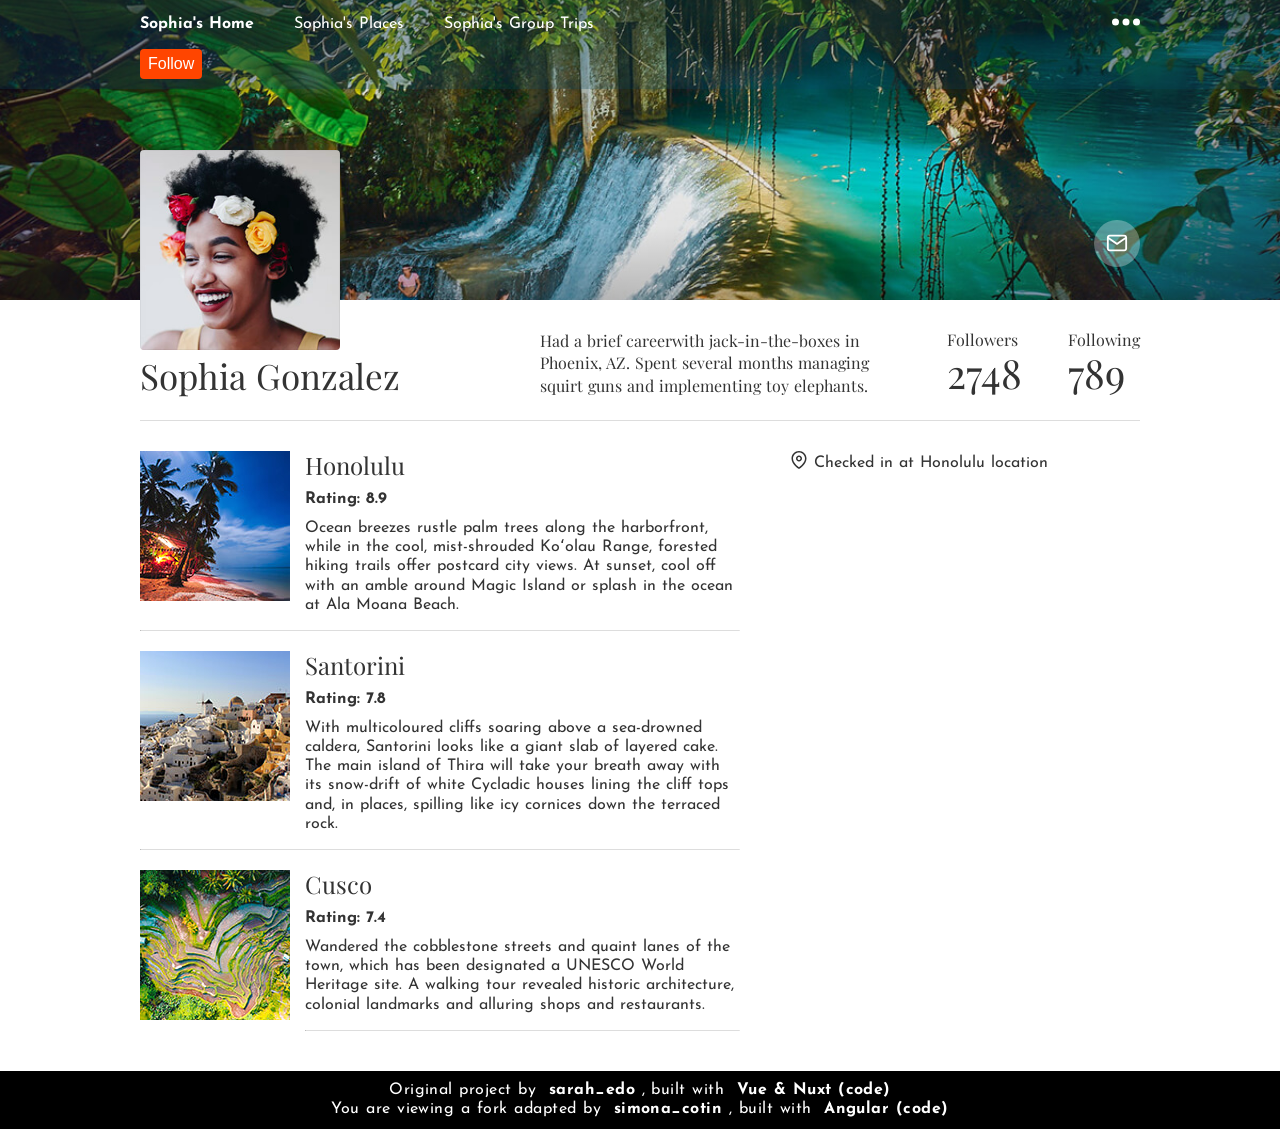
==== index.html @ 67383b31 "Auto-generated commit" ====
<!doctype html>
<html lang="en" data-critters-container>

<head>
  <meta charset="utf-8">
  <meta hid="description" name="description" content="Native-like Page Transitions with Angular and RxJS, A Travel App">
  <title>page-transitions-travelapp</title>
  <base href="/">

  <meta name="viewport" content="width=device-width, initial-scale=1">
  <link rel="icon" type="image/x-icon" href="favicon.ico">
<style>@import"https://fonts.googleapis.com/css?family=Josefin+Sans|Playfair+Display";body{background:white;color:#333;font-family:Josefin Sans,serif;font-size:16px;word-spacing:1px;-ms-text-size-adjust:100%;-webkit-text-size-adjust:100%;-moz-osx-font-smoothing:grayscale;-webkit-font-smoothing:antialiased;box-sizing:border-box;line-height:1.2}*,*:before,*:after{box-sizing:border-box;margin:0}
</style><link rel="stylesheet" href="styles-TWYXA2DQ.css" media="print" onload="this.media='all'"><noscript><link rel="stylesheet" href="styles-TWYXA2DQ.css"></noscript><link rel="preload" href="https://fonts.googleapis.com/css?family=Josefin+Sans|Playfair+Display" as="style"></head>

<body>
  <app-root></app-root>
<script src="polyfills-GQ3CZUEX.js" type="module"></script><script src="main-3YMDMZZ4.js" type="module"></script></body>

</html>
---- styles-TWYXA2DQ.css ----
@import"https://fonts.googleapis.com/css?family=Josefin+Sans|Playfair+Display";body{background:white;color:#333;font-family:Josefin Sans,serif;font-size:16px;word-spacing:1px;-ms-text-size-adjust:100%;-webkit-text-size-adjust:100%;-moz-osx-font-smoothing:grayscale;-webkit-font-smoothing:antialiased;box-sizing:border-box;line-height:1.2}*,*:before,*:after{box-sizing:border-box;margin:0}a,a:visited,a:active{color:#ff4500;text-decoration:none}button{margin-bottom:10px;background:orangered;border:0;cursor:pointer;padding:6px 8px;font-size:16px;color:#fff;border-radius:4px}h1,h2,h3,h4{font-family:Playfair Display,serif;font-weight:400}main{max-width:1000px;margin:0 auto;display:flex;justify-content:space-between}.top{text-transform:uppercase;font-size:14px;color:#666;padding:0;margin:30px 0 0}.places{width:60%}aside.sidebar{width:35%;padding:20px;margin:40px 0 0 20px;background:#eee;float:right}hr{border-top:1px solid #ccc;border-bottom:none;margin-top:15px}@media screen and (max-width: 1030px){main{padding:0 20px}}@media screen and (max-width: 600px){main{flex-direction:column}.places{width:100%}aside.sidebar{width:100%;margin:10px 0}}.page-enter-active,.page-leave-active{transition:all .25s ease}.page-enter,.page-leave-active{opacity:0;transform:translateZ(0);backface-visibility:hidden}.hidden{position:absolute;left:-10000px;top:auto;width:1px;height:1px;overflow:hidden}
---- styles-TWYXA2DQ.css ----
@import"https://fonts.googleapis.com/css?family=Josefin+Sans|Playfair+Display";body{background:white;color:#333;font-family:Josefin Sans,serif;font-size:16px;word-spacing:1px;-ms-text-size-adjust:100%;-webkit-text-size-adjust:100%;-moz-osx-font-smoothing:grayscale;-webkit-font-smoothing:antialiased;box-sizing:border-box;line-height:1.2}*,*:before,*:after{box-sizing:border-box;margin:0}a,a:visited,a:active{color:#ff4500;text-decoration:none}button{margin-bottom:10px;background:orangered;border:0;cursor:pointer;padding:6px 8px;font-size:16px;color:#fff;border-radius:4px}h1,h2,h3,h4{font-family:Playfair Display,serif;font-weight:400}main{max-width:1000px;margin:0 auto;display:flex;justify-content:space-between}.top{text-transform:uppercase;font-size:14px;color:#666;padding:0;margin:30px 0 0}.places{width:60%}aside.sidebar{width:35%;padding:20px;margin:40px 0 0 20px;background:#eee;float:right}hr{border-top:1px solid #ccc;border-bottom:none;margin-top:15px}@media screen and (max-width: 1030px){main{padding:0 20px}}@media screen and (max-width: 600px){main{flex-direction:column}.places{width:100%}aside.sidebar{width:100%;margin:10px 0}}.page-enter-active,.page-leave-active{transition:all .25s ease}.page-enter,.page-leave-active{opacity:0;transform:translateZ(0);backface-visibility:hidden}.hidden{position:absolute;left:-10000px;top:auto;width:1px;height:1px;overflow:hidden}
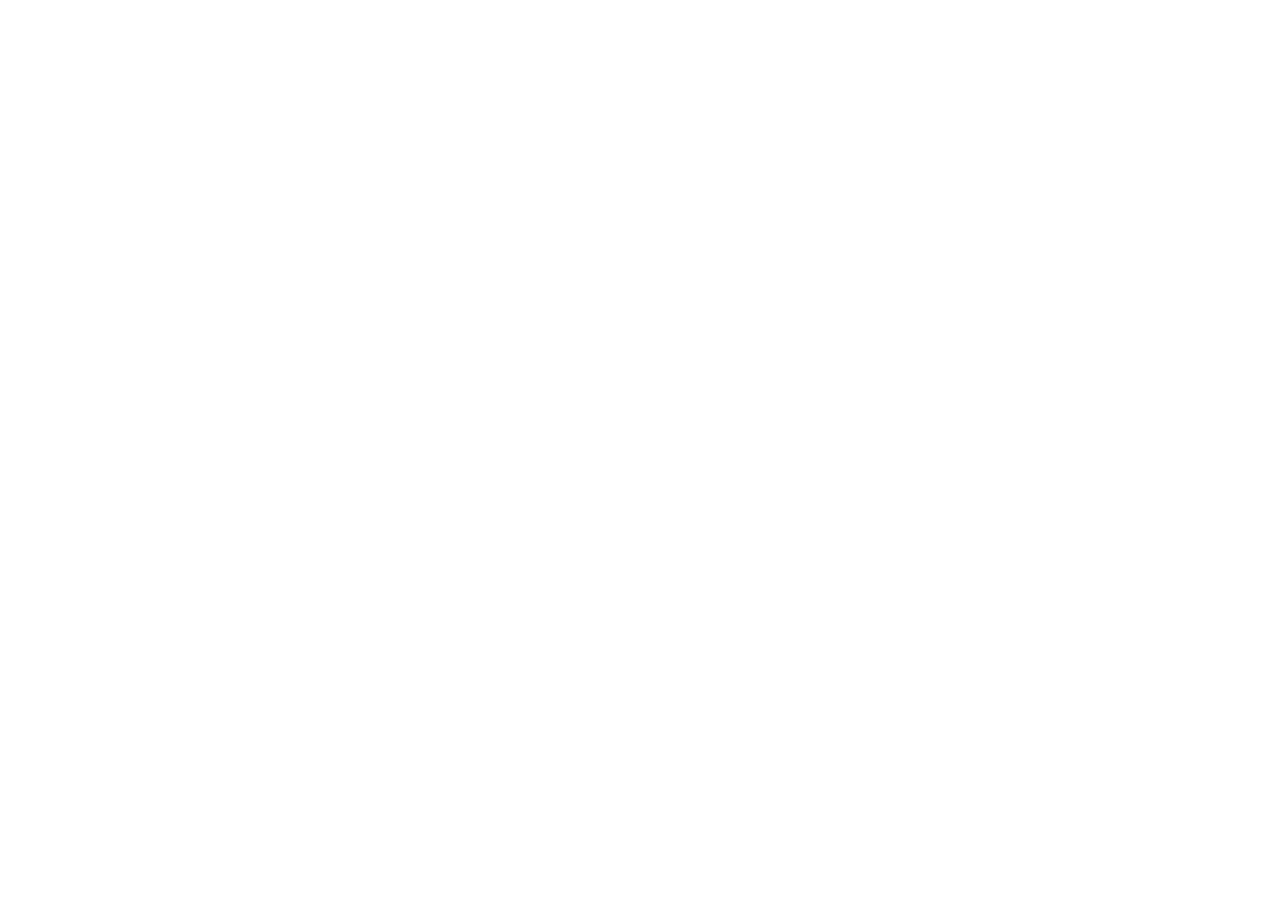
==== commit 66ab6c74: "Auto-generated commit" ====
--- a/index.html
+++ b/index.html
@@ -5,7 +5,7 @@
   <meta charset="utf-8">
   <meta hid="description" name="description" content="Native-like Page Transitions with Angular and RxJS, A Travel App">
   <title>page-transitions-travelapp</title>
-  <base href="/">
+  <base href="C:/Program Files/Git/TravelApp/">
 
   <meta name="viewport" content="width=device-width, initial-scale=1">
   <link rel="icon" type="image/x-icon" href="favicon.ico">
